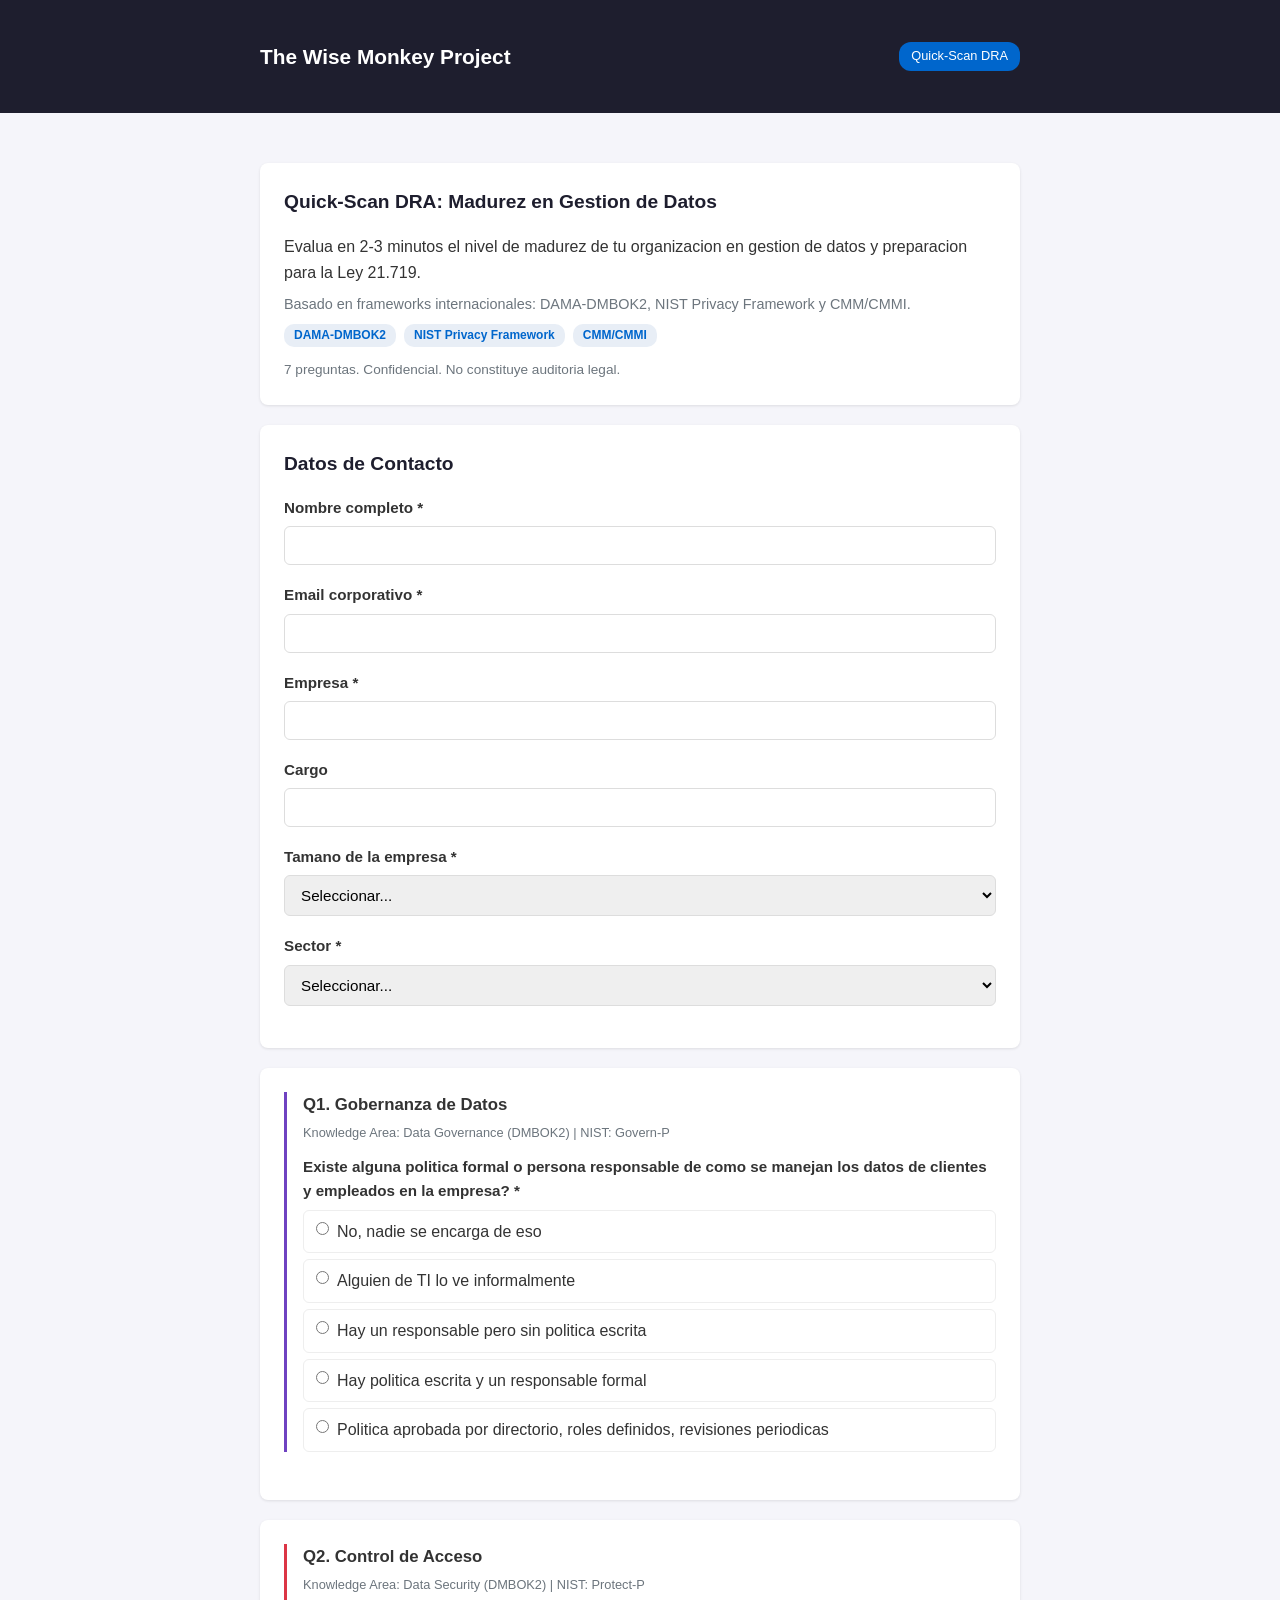
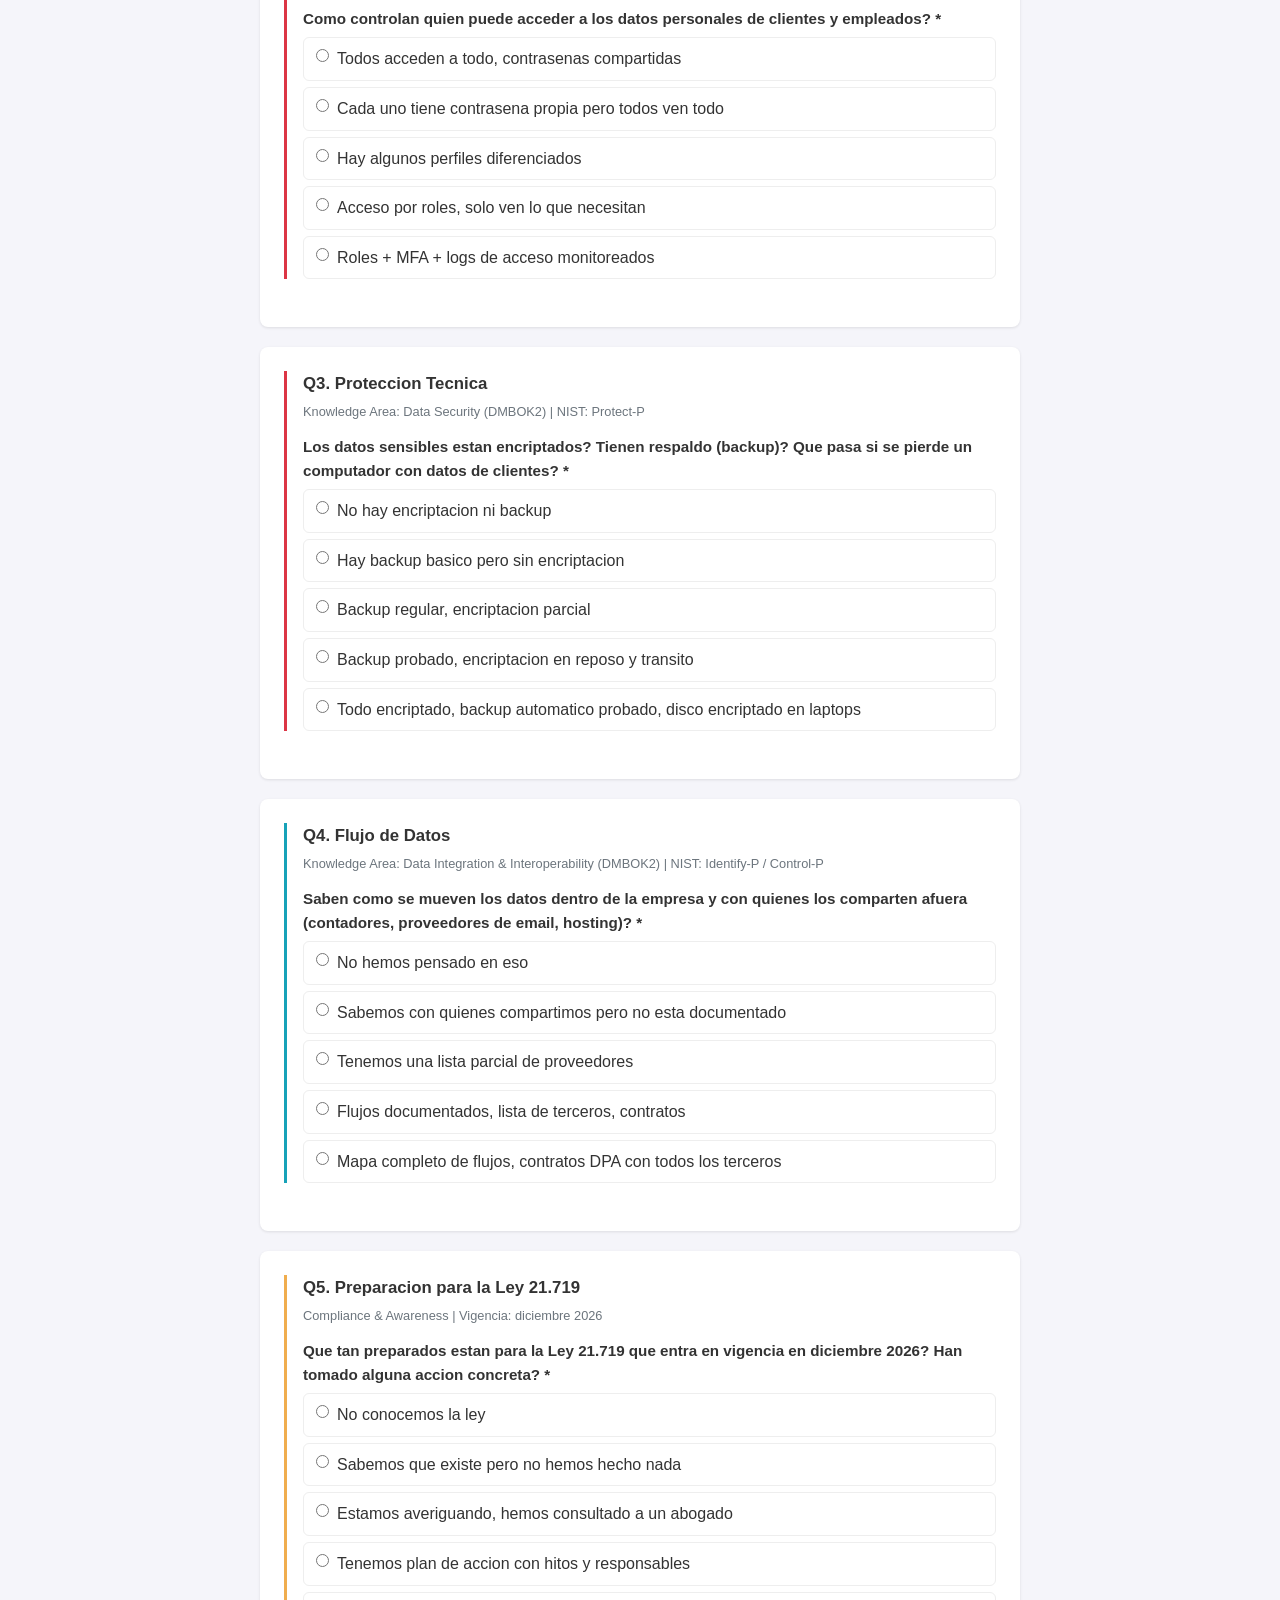
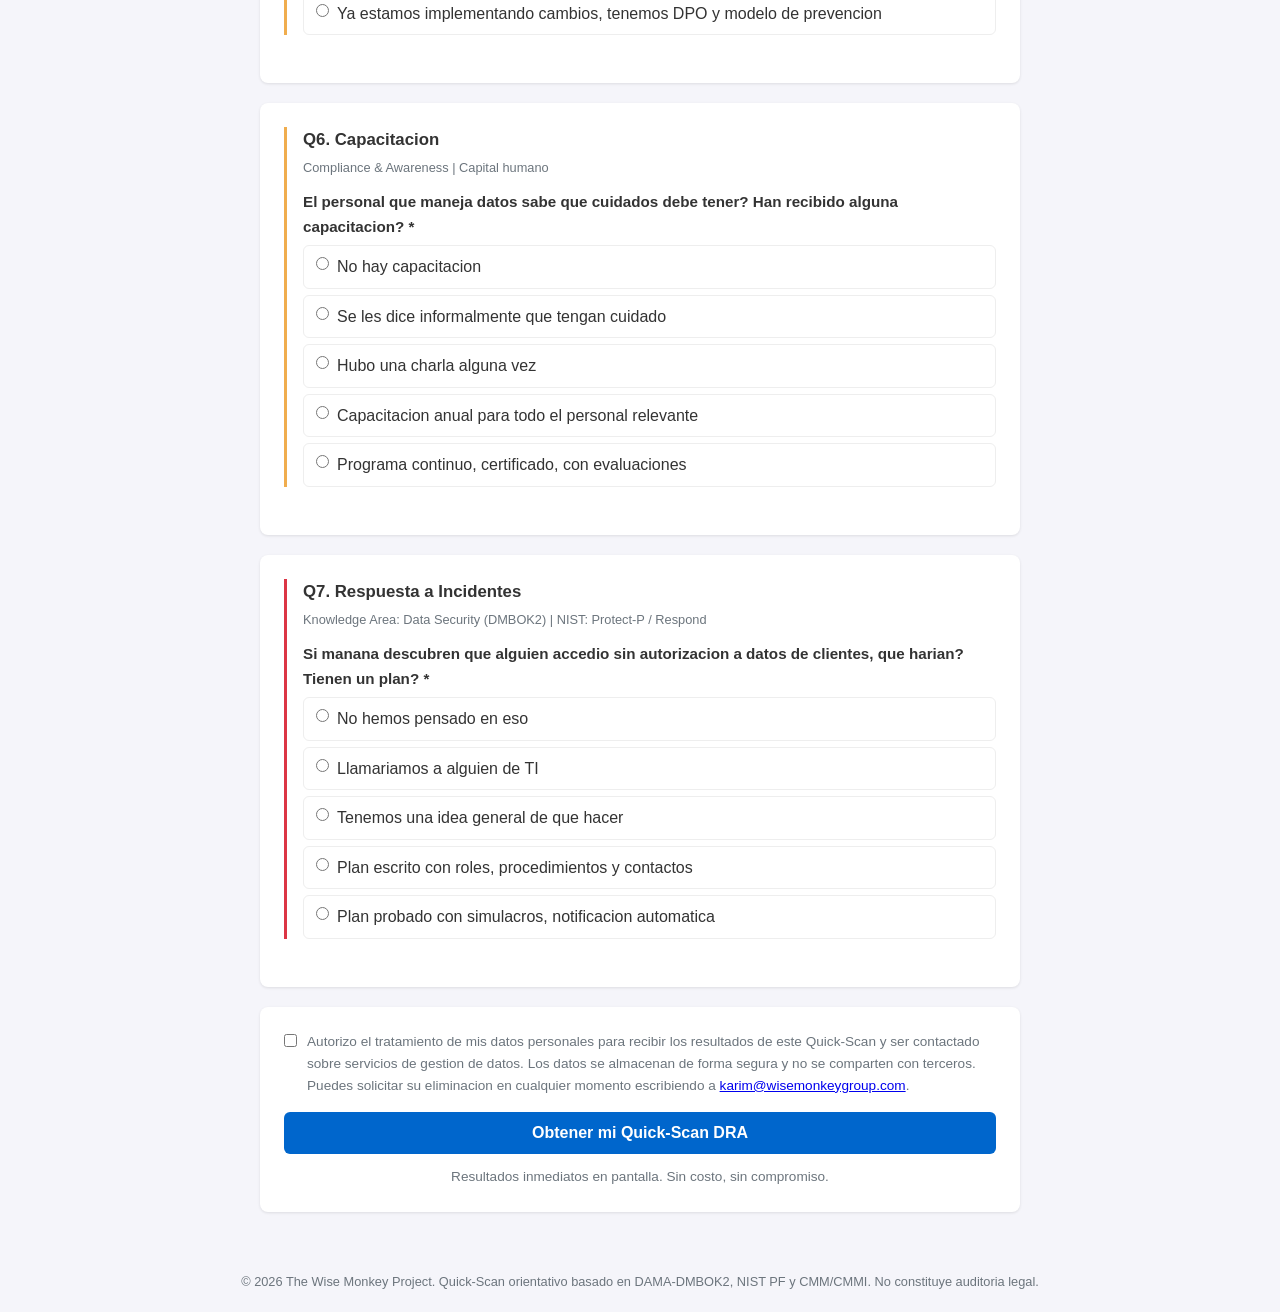
==== docs/Netlify/index.html @ 541de3f5 "feat: Add full project structure (app, docs, strategy, scoring) Previously only index.html was track" ====
<!DOCTYPE html>
<html lang="es">
<head>
    <meta charset="UTF-8">
    <meta name="viewport" content="width=device-width, initial-scale=1.0">
    <title>Quick-Scan DRA - Madurez en Gestion de Datos | The Wise Monkey Project</title>
    <style>
        :root {
            --primary: #0066cc;
            --danger: #dc3545;
            --warning: #f0ad4e;
            --success: #28a745;
            --info: #17a2b8;
            --dark: #1e1e2e;
            --gray: #6c757d;
            --light: #f5f5fa;
            --white: #ffffff;
        }
        * { box-sizing: border-box; margin: 0; padding: 0; }
        body {
            font-family: -apple-system, BlinkMacSystemFont, 'Segoe UI', Roboto, sans-serif;
            color: #333; line-height: 1.6; background: var(--light);
        }
        .container { max-width: 800px; margin: 0 auto; padding: 20px; }
        .header {
            background: var(--dark); color: var(--white); padding: 20px 0; margin-bottom: 30px;
        }
        .header .container { display: flex; justify-content: space-between; align-items: center; }
        .header h1 { font-size: 1.3rem; font-weight: 600; }
        .header .badge { background: var(--primary); padding: 4px 12px; border-radius: 12px; font-size: 0.8rem; }
        .card {
            background: var(--white); border-radius: 8px; padding: 24px;
            margin-bottom: 20px; box-shadow: 0 1px 3px rgba(0,0,0,0.1);
        }
        .card h2 { font-size: 1.2rem; margin-bottom: 16px; color: var(--dark); }
        .form-group { margin-bottom: 18px; }
        .form-group > label {
            display: block; font-weight: 600; margin-bottom: 6px; font-size: 0.95rem;
        }
        .form-group input[type="text"],
        .form-group input[type="email"],
        .form-group select {
            width: 100%; padding: 10px 12px; border: 1px solid #ddd;
            border-radius: 6px; font-size: 0.95rem;
        }
        .form-group input:focus, .form-group select:focus {
            border-color: var(--primary); outline: none;
            box-shadow: 0 0 0 2px rgba(0,102,204,0.15);
        }
        .radio-group {
            display: flex; flex-direction: column; gap: 6px; margin-top: 6px;
        }
        .radio-group label {
            font-weight: 400; display: flex; align-items: flex-start; gap: 8px;
            padding: 8px 12px; border: 1px solid #eee; border-radius: 6px;
            cursor: pointer; transition: background 0.15s;
        }
        .radio-group label:hover { background: var(--light); }
        .radio-group input[type="radio"] { margin-top: 3px; flex-shrink: 0; }
        .ka-section { border-left: 3px solid var(--primary); padding-left: 16px; margin-bottom: 24px; }
        .ka-section.ka-governance { border-color: #6f42c1; }
        .ka-section.ka-security { border-color: var(--danger); }
        .ka-section.ka-integration { border-color: var(--info); }
        .ka-section.ka-awareness { border-color: var(--warning); }
        .ka-title { font-size: 1.05rem; font-weight: 700; margin-bottom: 4px; }
        .ka-subtitle { font-size: 0.8rem; color: var(--gray); margin-bottom: 12px; }
        .btn {
            display: inline-block; padding: 12px 28px; border: none; border-radius: 6px;
            font-size: 1rem; font-weight: 600; cursor: pointer; text-decoration: none;
            transition: opacity 0.15s;
        }
        .btn:hover { opacity: 0.9; }
        .btn-primary { background: var(--primary); color: var(--white); }
        .btn-block { display: block; width: 100%; text-align: center; }
        .btn:disabled { opacity: 0.6; cursor: not-allowed; }
        .framework-badges {
            display: flex; gap: 8px; flex-wrap: wrap; margin-top: 8px;
        }
        .framework-badge {
            background: #e8eef6; color: var(--primary); padding: 2px 10px;
            border-radius: 10px; font-size: 0.75rem; font-weight: 600;
        }

        /* Results */
        .result-banner {
            text-align: center; padding: 30px; border-radius: 8px; margin-bottom: 20px;
        }
        .result-banner.critico { background: #fde8ea; border: 2px solid var(--danger); }
        .result-banner.bajo { background: #fff3e0; border: 2px solid var(--warning); }
        .result-banner.medio { background: #e8f5e9; border: 2px solid var(--success); }
        .result-banner.alto { background: #e3f2fd; border: 2px solid var(--info); }
        .result-banner h2 { font-size: 1.5rem; margin-bottom: 8px; }
        .score-big { font-size: 2.5rem; font-weight: 700; margin: 8px 0; }
        .progress-bar {
            height: 10px; background: #e9ecef; border-radius: 5px; overflow: hidden; margin-top: 4px;
        }
        .progress-bar .fill { height: 100%; border-radius: 5px; transition: width 0.6s ease; }
        .ka-result { margin-bottom: 16px; }
        .ka-result-header { display: flex; justify-content: space-between; font-size: 0.9rem; margin-bottom: 4px; }
        .hidden { display: none; }

        /* Print styles */
        @media print {
            body { background: white; }
            .header { margin-bottom: 10px; }
            .card { box-shadow: none; border: 1px solid #ddd; break-inside: avoid; }
            .no-print { display: none !important; }
            .result-banner { break-inside: avoid; }
        }
        @media (max-width: 600px) {
            .container { padding: 12px; }
            .card { padding: 16px; }
            .framework-badges { justify-content: center; }
        }
    </style>
</head>
<body>
    <div class="header">
        <div class="container">
            <h1>The Wise Monkey Project</h1>
            <span class="badge" id="headerBadge">Quick-Scan DRA</span>
        </div>
    </div>

    <!-- ==================== FORMULARIO ==================== -->
    <div class="container" id="formSection">
        <div class="card">
            <h2>Quick-Scan DRA: Madurez en Gestion de Datos</h2>
            <p>Evalua en 2-3 minutos el nivel de madurez de tu organizacion en gestion de datos y preparacion para la Ley 21.719.</p>
            <p style="color: var(--gray); font-size: 0.9rem; margin-top: 8px;">
                Basado en frameworks internacionales: DAMA-DMBOK2, NIST Privacy Framework y CMM/CMMI.
            </p>
            <div class="framework-badges">
                <span class="framework-badge">DAMA-DMBOK2</span>
                <span class="framework-badge">NIST Privacy Framework</span>
                <span class="framework-badge">CMM/CMMI</span>
            </div>
            <p style="color: var(--gray); font-size: 0.85rem; margin-top: 12px;">
                7 preguntas. Confidencial. No constituye auditoria legal.
            </p>
        </div>

        <form id="quickScanForm" onsubmit="return procesarQuickScan(event)">

            <!-- DATOS DE CONTACTO -->
            <div class="card">
                <h2>Datos de Contacto</h2>
                <div class="form-group">
                    <label for="nombre_contacto">Nombre completo *</label>
                    <input type="text" id="nombre_contacto" name="nombre_contacto" required minlength="2" maxlength="100">
                </div>
                <div class="form-group">
                    <label for="email">Email corporativo *</label>
                    <input type="email" id="email" name="email" required>
                </div>
                <div class="form-group">
                    <label for="empresa">Empresa *</label>
                    <input type="text" id="empresa" name="empresa" required minlength="2" maxlength="100">
                </div>
                <div class="form-group">
                    <label for="cargo">Cargo</label>
                    <input type="text" id="cargo" name="cargo" maxlength="100">
                </div>
                <div class="form-group">
                    <label for="tamano">Tamano de la empresa *</label>
                    <select id="tamano" name="tamano" required>
                        <option value="">Seleccionar...</option>
                        <option value="micro_pyme">Micro/Pyme (1-49 empleados)</option>
                        <option value="mediana">Mediana (50-199 empleados)</option>
                        <option value="grande">Grande (200+ empleados)</option>
                    </select>
                </div>
                <div class="form-group">
                    <label for="sector">Sector *</label>
                    <select id="sector" name="sector" required>
                        <option value="">Seleccionar...</option>
                        <option value="fintech">Fintech / Financiero</option>
                        <option value="salud">Salud</option>
                        <option value="retail">Retail / Comercio</option>
                        <option value="educacion">Educacion</option>
                        <option value="servicios">Servicios</option>
                        <option value="otro">Otro</option>
                    </select>
                </div>
            </div>

            <!-- Q1: GOBERNANZA DE DATOS -->
            <div class="card">
                <div class="ka-section ka-governance">
                    <div class="ka-title">Q1. Gobernanza de Datos</div>
                    <div class="ka-subtitle">Knowledge Area: Data Governance (DMBOK2) | NIST: Govern-P</div>
                    <div class="form-group">
                        <label>Existe alguna politica formal o persona responsable de como se manejan los datos de clientes y empleados en la empresa? *</label>
                        <div class="radio-group">
                            <label><input type="radio" name="q1" value="0" required> No, nadie se encarga de eso</label>
                            <label><input type="radio" name="q1" value="1"> Alguien de TI lo ve informalmente</label>
                            <label><input type="radio" name="q1" value="2"> Hay un responsable pero sin politica escrita</label>
                            <label><input type="radio" name="q1" value="3"> Hay politica escrita y un responsable formal</label>
                            <label><input type="radio" name="q1" value="4"> Politica aprobada por directorio, roles definidos, revisiones periodicas</label>
                        </div>
                    </div>
                </div>
            </div>

            <!-- Q2: SEGURIDAD - CONTROL DE ACCESO -->
            <div class="card">
                <div class="ka-section ka-security">
                    <div class="ka-title">Q2. Control de Acceso</div>
                    <div class="ka-subtitle">Knowledge Area: Data Security (DMBOK2) | NIST: Protect-P</div>
                    <div class="form-group">
                        <label>Como controlan quien puede acceder a los datos personales de clientes y empleados? *</label>
                        <div class="radio-group">
                            <label><input type="radio" name="q2" value="0" required> Todos acceden a todo, contrasenas compartidas</label>
                            <label><input type="radio" name="q2" value="1"> Cada uno tiene contrasena propia pero todos ven todo</label>
                            <label><input type="radio" name="q2" value="2"> Hay algunos perfiles diferenciados</label>
                            <label><input type="radio" name="q2" value="3"> Acceso por roles, solo ven lo que necesitan</label>
                            <label><input type="radio" name="q2" value="4"> Roles + MFA + logs de acceso monitoreados</label>
                        </div>
                    </div>
                </div>
            </div>

            <!-- Q3: SEGURIDAD - PROTECCION TECNICA -->
            <div class="card">
                <div class="ka-section ka-security">
                    <div class="ka-title">Q3. Proteccion Tecnica</div>
                    <div class="ka-subtitle">Knowledge Area: Data Security (DMBOK2) | NIST: Protect-P</div>
                    <div class="form-group">
                        <label>Los datos sensibles estan encriptados? Tienen respaldo (backup)? Que pasa si se pierde un computador con datos de clientes? *</label>
                        <div class="radio-group">
                            <label><input type="radio" name="q3" value="0" required> No hay encriptacion ni backup</label>
                            <label><input type="radio" name="q3" value="1"> Hay backup basico pero sin encriptacion</label>
                            <label><input type="radio" name="q3" value="2"> Backup regular, encriptacion parcial</label>
                            <label><input type="radio" name="q3" value="3"> Backup probado, encriptacion en reposo y transito</label>
                            <label><input type="radio" name="q3" value="4"> Todo encriptado, backup automatico probado, disco encriptado en laptops</label>
                        </div>
                    </div>
                </div>
            </div>

            <!-- Q4: INTEGRACION - FLUJO DE DATOS -->
            <div class="card">
                <div class="ka-section ka-integration">
                    <div class="ka-title">Q4. Flujo de Datos</div>
                    <div class="ka-subtitle">Knowledge Area: Data Integration & Interoperability (DMBOK2) | NIST: Identify-P / Control-P</div>
                    <div class="form-group">
                        <label>Saben como se mueven los datos dentro de la empresa y con quienes los comparten afuera (contadores, proveedores de email, hosting)? *</label>
                        <div class="radio-group">
                            <label><input type="radio" name="q4" value="0" required> No hemos pensado en eso</label>
                            <label><input type="radio" name="q4" value="1"> Sabemos con quienes compartimos pero no esta documentado</label>
                            <label><input type="radio" name="q4" value="2"> Tenemos una lista parcial de proveedores</label>
                            <label><input type="radio" name="q4" value="3"> Flujos documentados, lista de terceros, contratos</label>
                            <label><input type="radio" name="q4" value="4"> Mapa completo de flujos, contratos DPA con todos los terceros</label>
                        </div>
                    </div>
                </div>
            </div>

            <!-- Q5: AWARENESS - PREPARACION LEY -->
            <div class="card">
                <div class="ka-section ka-awareness">
                    <div class="ka-title">Q5. Preparacion para la Ley 21.719</div>
                    <div class="ka-subtitle">Compliance & Awareness | Vigencia: diciembre 2026</div>
                    <div class="form-group">
                        <label>Que tan preparados estan para la Ley 21.719 que entra en vigencia en diciembre 2026? Han tomado alguna accion concreta? *</label>
                        <div class="radio-group">
                            <label><input type="radio" name="q5" value="0" required> No conocemos la ley</label>
                            <label><input type="radio" name="q5" value="1"> Sabemos que existe pero no hemos hecho nada</label>
                            <label><input type="radio" name="q5" value="2"> Estamos averiguando, hemos consultado a un abogado</label>
                            <label><input type="radio" name="q5" value="3"> Tenemos plan de accion con hitos y responsables</label>
                            <label><input type="radio" name="q5" value="4"> Ya estamos implementando cambios, tenemos DPO y modelo de prevencion</label>
                        </div>
                    </div>
                </div>
            </div>

            <!-- Q6: AWARENESS - CAPACITACION -->
            <div class="card">
                <div class="ka-section ka-awareness">
                    <div class="ka-title">Q6. Capacitacion</div>
                    <div class="ka-subtitle">Compliance & Awareness | Capital humano</div>
                    <div class="form-group">
                        <label>El personal que maneja datos sabe que cuidados debe tener? Han recibido alguna capacitacion? *</label>
                        <div class="radio-group">
                            <label><input type="radio" name="q6" value="0" required> No hay capacitacion</label>
                            <label><input type="radio" name="q6" value="1"> Se les dice informalmente que tengan cuidado</label>
                            <label><input type="radio" name="q6" value="2"> Hubo una charla alguna vez</label>
                            <label><input type="radio" name="q6" value="3"> Capacitacion anual para todo el personal relevante</label>
                            <label><input type="radio" name="q6" value="4"> Programa continuo, certificado, con evaluaciones</label>
                        </div>
                    </div>
                </div>
            </div>

            <!-- Q7: SEGURIDAD - RESPUESTA A INCIDENTES -->
            <div class="card">
                <div class="ka-section ka-security">
                    <div class="ka-title">Q7. Respuesta a Incidentes</div>
                    <div class="ka-subtitle">Knowledge Area: Data Security (DMBOK2) | NIST: Protect-P / Respond</div>
                    <div class="form-group">
                        <label>Si manana descubren que alguien accedio sin autorizacion a datos de clientes, que harian? Tienen un plan? *</label>
                        <div class="radio-group">
                            <label><input type="radio" name="q7" value="0" required> No hemos pensado en eso</label>
                            <label><input type="radio" name="q7" value="1"> Llamariamos a alguien de TI</label>
                            <label><input type="radio" name="q7" value="2"> Tenemos una idea general de que hacer</label>
                            <label><input type="radio" name="q7" value="3"> Plan escrito con roles, procedimientos y contactos</label>
                            <label><input type="radio" name="q7" value="4"> Plan probado con simulacros, notificacion automatica</label>
                        </div>
                    </div>
                </div>
            </div>

            <div class="card" style="text-align: center;">
                <div style="text-align: left; margin-bottom: 16px;">
                    <label style="display: flex; align-items: flex-start; gap: 10px; font-weight: 400; font-size: 0.85rem; color: var(--gray); cursor: pointer;">
                        <input type="checkbox" id="consentimiento" required style="margin-top: 3px; flex-shrink: 0;">
                        <span>Autorizo el tratamiento de mis datos personales para recibir los resultados de este Quick-Scan y ser contactado sobre servicios de gestion de datos. Los datos se almacenan de forma segura y no se comparten con terceros. Puedes solicitar su eliminacion en cualquier momento escribiendo a <a href="mailto:karim@wisemonkeygroup.com">karim@wisemonkeygroup.com</a>.</span>
                    </label>
                </div>
                <button type="submit" class="btn btn-primary btn-block" id="submitBtn">Obtener mi Quick-Scan DRA</button>
                <p style="margin-top: 12px; font-size: 0.85rem; color: var(--gray);">
                    Resultados inmediatos en pantalla. Sin costo, sin compromiso.
                </p>
            </div>
        </form>
    </div>

    <!-- ==================== RESULTADOS ==================== -->
    <div class="container hidden" id="resultSection">
        <!-- Populated by JavaScript -->
    </div>

    <div style="text-align: center; padding: 20px; color: var(--gray); font-size: 0.8rem;">
        &copy; 2026 The Wise Monkey Project. Quick-Scan orientativo basado en DAMA-DMBOK2, NIST PF y CMM/CMMI. No constituye auditoria legal.
    </div>

    <script>
    // ============================================================
    // QUICK-SCAN DRA SCORING ENGINE
    // Replica de QuickScanScoring (DRA src/scoring.py)
    // 7 preguntas, escala 0-4, score 0-100%
    // ============================================================

    const QUESTIONS = ['q1', 'q2', 'q3', 'q4', 'q5', 'q6', 'q7'];

    const QUESTION_LABELS = {
        q1: 'Gobernanza de Datos',
        q2: 'Control de Acceso',
        q3: 'Proteccion Tecnica',
        q4: 'Flujo de Datos',
        q5: 'Preparacion Ley 21.719',
        q6: 'Capacitacion',
        q7: 'Respuesta a Incidentes'
    };

    // Mapeo pregunta → Knowledge Area (DMBOK2)
    const KA_MAPPING = {
        q1: 'governance',
        q2: 'security',
        q3: 'security',
        q4: 'integration',
        q5: 'governance',
        q6: 'governance',
        q7: 'security'
    };

    const KA_NAMES = {
        governance: 'Data Governance',
        security: 'Data Security',
        integration: 'Data Integration & Interoperability'
    };

    const KA_COLORS = {
        governance: '#6f42c1',
        security: '#dc3545',
        integration: '#17a2b8'
    };

    const LEVELS = [
        { min: 0, max: 25, nivel: 'Critico', clase: 'critico', rec: 'DRA Assessment urgente — minimo 3 Knowledge Areas. Alto riesgo regulatorio ante la Ley 21.719.' },
        { min: 26, max: 50, nivel: 'Bajo', clase: 'bajo', rec: 'DRA Assessment recomendado — priorizar las Knowledge Areas con peor score para cerrar brechas criticas.' },
        { min: 51, max: 75, nivel: 'Medio', clase: 'medio', rec: 'DRA Assessment selectivo — foco en gaps especificos identificados en las areas mas debiles.' },
        { min: 76, max: 100, nivel: 'Alto', clase: 'alto', rec: 'Buen nivel de madurez. Recomendamos DRA lite o monitoreo periodico para mantener el cumplimiento.' }
    ];

    const CRITICAL_AREA_LABELS = {
        governance: 'Gobernanza de Datos — Sin estructura formal de gestion de datos ni roles definidos.',
        security: 'Seguridad de Datos — Controles insuficientes para proteger datos personales.',
        integration: 'Integracion de Datos — Flujos de datos no mapeados ni controlados con terceros.'
    };

    // ---- CONFIGURABLE: Link de WhatsApp ----
    const WHATSAPP_URL = "https://wa.me/56988044140?text=Hola%2C%20acabo%20de%20completar%20el%20Quick-Scan%20DRA%20y%20me%20gustar%C3%ADa%20saber%20m%C3%A1s%20sobre%20el%20DRA%20Assessment.";

    // ---- CONFIGURABLE: URL de tu Google Apps Script (web app) ----
    const GOOGLE_SHEET_URL = "https://script.google.com/macros/s/AKfycbzUyrZdc_nNCJHN_4wnrJITaiP1FFuA8PPB3TuHmP_y8T2pwJ0ZLHrmdUvbhzW7j9TgVA/exec";

    function getRadioValue(name) {
        const el = document.querySelector(`input[name="${name}"]:checked`);
        return el ? parseInt(el.value) : 0;
    }

    function calcularQuickScan() {
        const responses = {};
        for (const q of QUESTIONS) {
            responses[q] = getRadioValue(q);
        }

        const total = Object.values(responses).reduce((sum, v) => sum + v, 0);
        const maxScore = QUESTIONS.length * 4; // 28
        const percentage = Math.round((total / maxScore) * 100);

        // Determine level
        let nivel = 'Desconocido';
        let clase = 'bajo';
        let recommendation = '';
        for (const lv of LEVELS) {
            if (percentage >= lv.min && percentage <= lv.max) {
                nivel = lv.nivel;
                clase = lv.clase;
                recommendation = lv.rec;
                break;
            }
        }

        // Calculate KA averages
        const kaScores = {};
        const kaCounts = {};
        for (const q of QUESTIONS) {
            const ka = KA_MAPPING[q];
            kaScores[ka] = (kaScores[ka] || 0) + responses[q];
            kaCounts[ka] = (kaCounts[ka] || 0) + 1;
        }
        const kaAverages = {};
        for (const ka of Object.keys(kaScores)) {
            kaAverages[ka] = kaScores[ka] / kaCounts[ka];
        }

        // Identify critical area (lowest KA average)
        let criticalKA = Object.keys(kaAverages).reduce((a, b) => kaAverages[a] <= kaAverages[b] ? a : b);

        // Sort KAs by score (ascending = most needy first)
        const suggestedKAs = Object.keys(kaAverages).sort((a, b) => kaAverages[a] - kaAverages[b]);

        // Per-question details for gap analysis
        const questionDetails = QUESTIONS.map(q => ({
            key: q,
            label: QUESTION_LABELS[q],
            ka: KA_MAPPING[q],
            score: responses[q],
            maxScore: 4
        }));

        // Financial exposure based on level
        let exposure;
        if (nivel === 'Critico') {
            exposure = 'USD $350,000 - $1,400,000 (multas graves a gravisimas)';
        } else if (nivel === 'Bajo') {
            exposure = 'USD $50,000 - $700,000 (multas leves a graves)';
        } else if (nivel === 'Medio') {
            exposure = 'Exposicion moderada — brechas especificas pueden generar multas leves';
        } else {
            exposure = 'Riesgo financiero bajo con controles actuales';
        }

        return {
            responses,
            total,
            maxScore,
            percentage,
            nivel,
            clase,
            recommendation,
            kaAverages,
            criticalKA,
            suggestedKAs,
            questionDetails,
            exposure
        };
    }

    function barColor(score, max) {
        const pct = (score / max) * 100;
        if (pct <= 25) return 'var(--danger)';
        if (pct <= 50) return 'var(--warning)';
        if (pct <= 75) return 'var(--success)';
        return 'var(--info)';
    }

    function renderResultados(result, contacto) {
        let html = '';

        // Banner with score
        html += `
            <div class="result-banner ${result.clase}">
                <p style="font-size:0.9rem; text-transform:uppercase; letter-spacing:1px; margin-bottom:4px;">Nivel de Madurez</p>
                <h2>${result.nivel}</h2>
                <div class="score-big">${result.percentage}%</div>
                <p>${result.total}/${result.maxScore} puntos</p>
                <p style="font-size:0.85rem; margin-top:8px; color:var(--gray);">${contacto.empresa} | ${contacto.nombre}</p>
            </div>`;

        // KA scores
        html += `<div class="card"><h2>Score por Knowledge Area (DMBOK2)</h2>`;
        for (const ka of ['governance', 'security', 'integration']) {
            const avg = result.kaAverages[ka] || 0;
            const pct = Math.round((avg / 4) * 100);
            const isCritical = ka === result.criticalKA;
            html += `
                <div class="ka-result" ${isCritical ? 'style="background:#fff5f5; padding:10px; border-radius:6px; margin:0 -10px 16px -10px;"' : ''}>
                    <div class="ka-result-header">
                        <strong style="color:${KA_COLORS[ka]}">${KA_NAMES[ka]}${isCritical ? ' (Area Critica)' : ''}</strong>
                        <span>${pct}% (${avg.toFixed(1)}/4.0)</span>
                    </div>
                    <div class="progress-bar">
                        <div class="fill" style="width:${pct}%; background:${KA_COLORS[ka]};"></div>
                    </div>
                </div>`;
        }
        html += `</div>`;

        // Detail per question
        html += `<div class="card"><h2>Detalle por Pregunta</h2>`;
        for (const q of result.questionDetails) {
            const pct = Math.round((q.score / q.maxScore) * 100);
            html += `
                <div style="margin-bottom:12px;">
                    <div style="display:flex; justify-content:space-between; font-size:0.85rem;">
                        <span>${q.label}</span>
                        <span style="color:var(--gray); font-weight:600;">${q.score}/${q.maxScore}</span>
                    </div>
                    <div class="progress-bar">
                        <div class="fill" style="width:${pct}%; background:${barColor(q.score, q.maxScore)};"></div>
                    </div>
                </div>`;
        }
        html += `</div>`;

        // Critical area
        html += `
            <div class="card" style="border-left: 4px solid var(--danger);">
                <h2 style="color: var(--danger);">Area Critica Identificada</h2>
                <p style="font-weight:600; margin-bottom:8px;">${KA_NAMES[result.criticalKA]}</p>
                <p>${CRITICAL_AREA_LABELS[result.criticalKA]}</p>
            </div>`;

        // Financial exposure
        html += `
            <div class="card">
                <h2>Exposicion Financiera Estimada (Ley 21.719)</h2>
                <p style="font-size:1.1rem; font-weight:600;">${result.exposure}</p>
                <p style="font-size:0.85rem; color:var(--gray); margin-top:8px;">
                    Basado en regimen sancionatorio: leves hasta ~$350K USD, graves ~$700K USD, gravisimas ~$1.4M USD. Reincidencia: 2-4% ingresos anuales.
                </p>
            </div>`;

        // Recommendation
        html += `
            <div class="card">
                <h2>Recomendacion</h2>
                <p>${result.recommendation}</p>
                <p style="margin-top:12px; font-size:0.9rem;">
                    <strong>Knowledge Areas sugeridas para DRA Assessment:</strong>
                    ${result.suggestedKAs.map(ka => KA_NAMES[ka]).join(' → ')}
                </p>
            </div>`;

        // Frameworks used
        html += `
            <div class="card">
                <h2>Metodologia Aplicada</h2>
                <p style="font-size:0.9rem;">Este Quick-Scan evalua 3 Knowledge Areas criticas usando triple framework:</p>
                <ul style="margin-top:8px; padding-left:20px; font-size:0.9rem;">
                    <li><strong>DAMA-DMBOK2</strong> — QUE evaluar (Knowledge Areas de gestion de datos)</li>
                    <li><strong>NIST Privacy Framework</strong> — CONTRA QUE comparar (Current vs Target Profile)</li>
                    <li><strong>CMM/CMMI</strong> — COMO medir (niveles 0-4 de madurez simplificados)</li>
                </ul>
                <p style="font-size:0.85rem; color:var(--gray); margin-top:8px;">
                    El DRA Assessment completo profundiza en 5 subdimensiones por KA (roles, procesos, herramientas, calidad, riesgos) con escala CMM 0-5.
                </p>
            </div>`;

        // CTA
        html += `
            <div class="card" style="text-align:center; background:var(--dark); color:var(--white);">
                <h2 style="color:var(--white);">Siguiente Paso: DRA Assessment</h2>
                <p style="margin-bottom:16px;">
                    Obtiene un diagnostico completo con gap analysis detallado, roadmap priorizado y quick wins implementables en semanas.
                </p>
                <a href="${WHATSAPP_URL}" class="btn btn-primary" target="_blank" style="background:#25D366; margin-bottom:12px;">
                    Solicitar DRA Assessment por WhatsApp
                </a>
                <p style="font-size:0.85rem; color:rgba(255,255,255,0.7); margin-top:12px;">
                    Conversacion de 15 min sin compromiso para entender tu situacion.
                </p>
            </div>`;

        // Print button
        html += `
            <div class="card no-print" style="text-align:center;">
                <button class="btn btn-primary" onclick="window.print()">Guardar como PDF</button>
                <p style="margin-top:8px; font-size:0.85rem; color:var(--gray);">
                    Usa "Guardar como PDF" en el dialogo de impresion para obtener tu reporte.
                </p>
            </div>`;

        document.getElementById('resultSection').innerHTML = html;
    }

    async function enviarAGoogleSheet(contacto, result) {
        if (!GOOGLE_SHEET_URL) return;
        try {
            const payload = {
                timestamp: new Date().toISOString(),
                nombre: contacto.nombre,
                email: contacto.email,
                empresa: contacto.empresa,
                cargo: contacto.cargo,
                tamano: contacto.tamano,
                sector: contacto.sector,
                q1: result.responses.q1,
                q2: result.responses.q2,
                q3: result.responses.q3,
                q4: result.responses.q4,
                q5: result.responses.q5,
                q6: result.responses.q6,
                q7: result.responses.q7,
                score_pct: result.percentage,
                nivel: result.nivel,
                area_critica: result.criticalKA,
                kas_sugeridas: result.suggestedKAs.join(' > '),
                ka_governance_pct: Math.round((result.kaAverages.governance / 4) * 100),
                ka_security_pct: Math.round((result.kaAverages.security / 4) * 100),
                ka_integration_pct: Math.round((result.kaAverages.integration / 4) * 100)
            };
            await fetch(GOOGLE_SHEET_URL, {
                method: "POST",
                mode: "no-cors",
                headers: { "Content-Type": "application/json" },
                body: JSON.stringify(payload)
            });
        } catch (e) {
            console.warn("No se pudo enviar a Google Sheets:", e);
        }
    }

    function procesarQuickScan(event) {
        event.preventDefault();

        const contacto = {
            nombre: document.getElementById('nombre_contacto').value,
            email: document.getElementById('email').value,
            empresa: document.getElementById('empresa').value,
            cargo: document.getElementById('cargo').value || '',
            tamano: document.getElementById('tamano').value,
            sector: document.getElementById('sector').value
        };

        const result = calcularQuickScan();

        renderResultados(result, contacto);

        document.getElementById('formSection').classList.add('hidden');
        document.getElementById('resultSection').classList.remove('hidden');
        document.getElementById('headerBadge').textContent = 'Resultados';
        window.scrollTo({ top: 0, behavior: 'smooth' });

        enviarAGoogleSheet(contacto, result);

        return false;
    }
    </script>
</body>
</html>
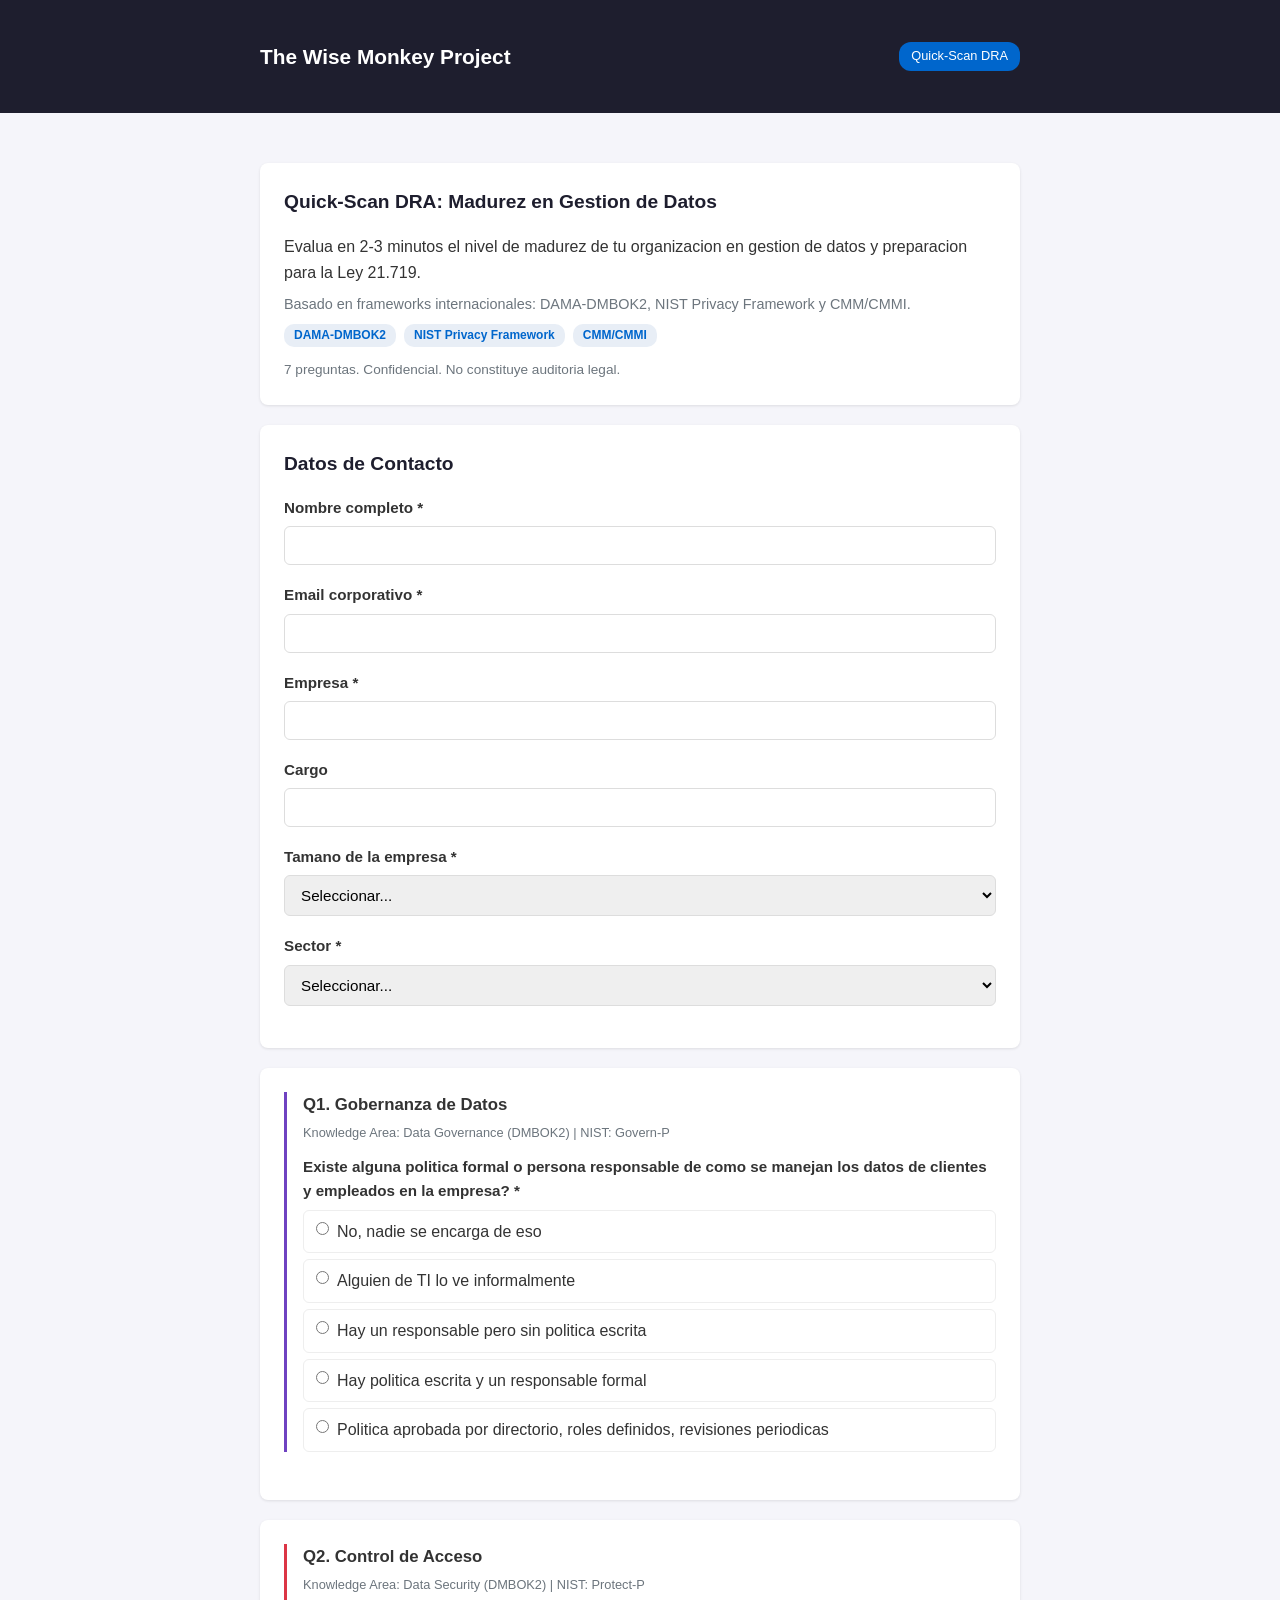
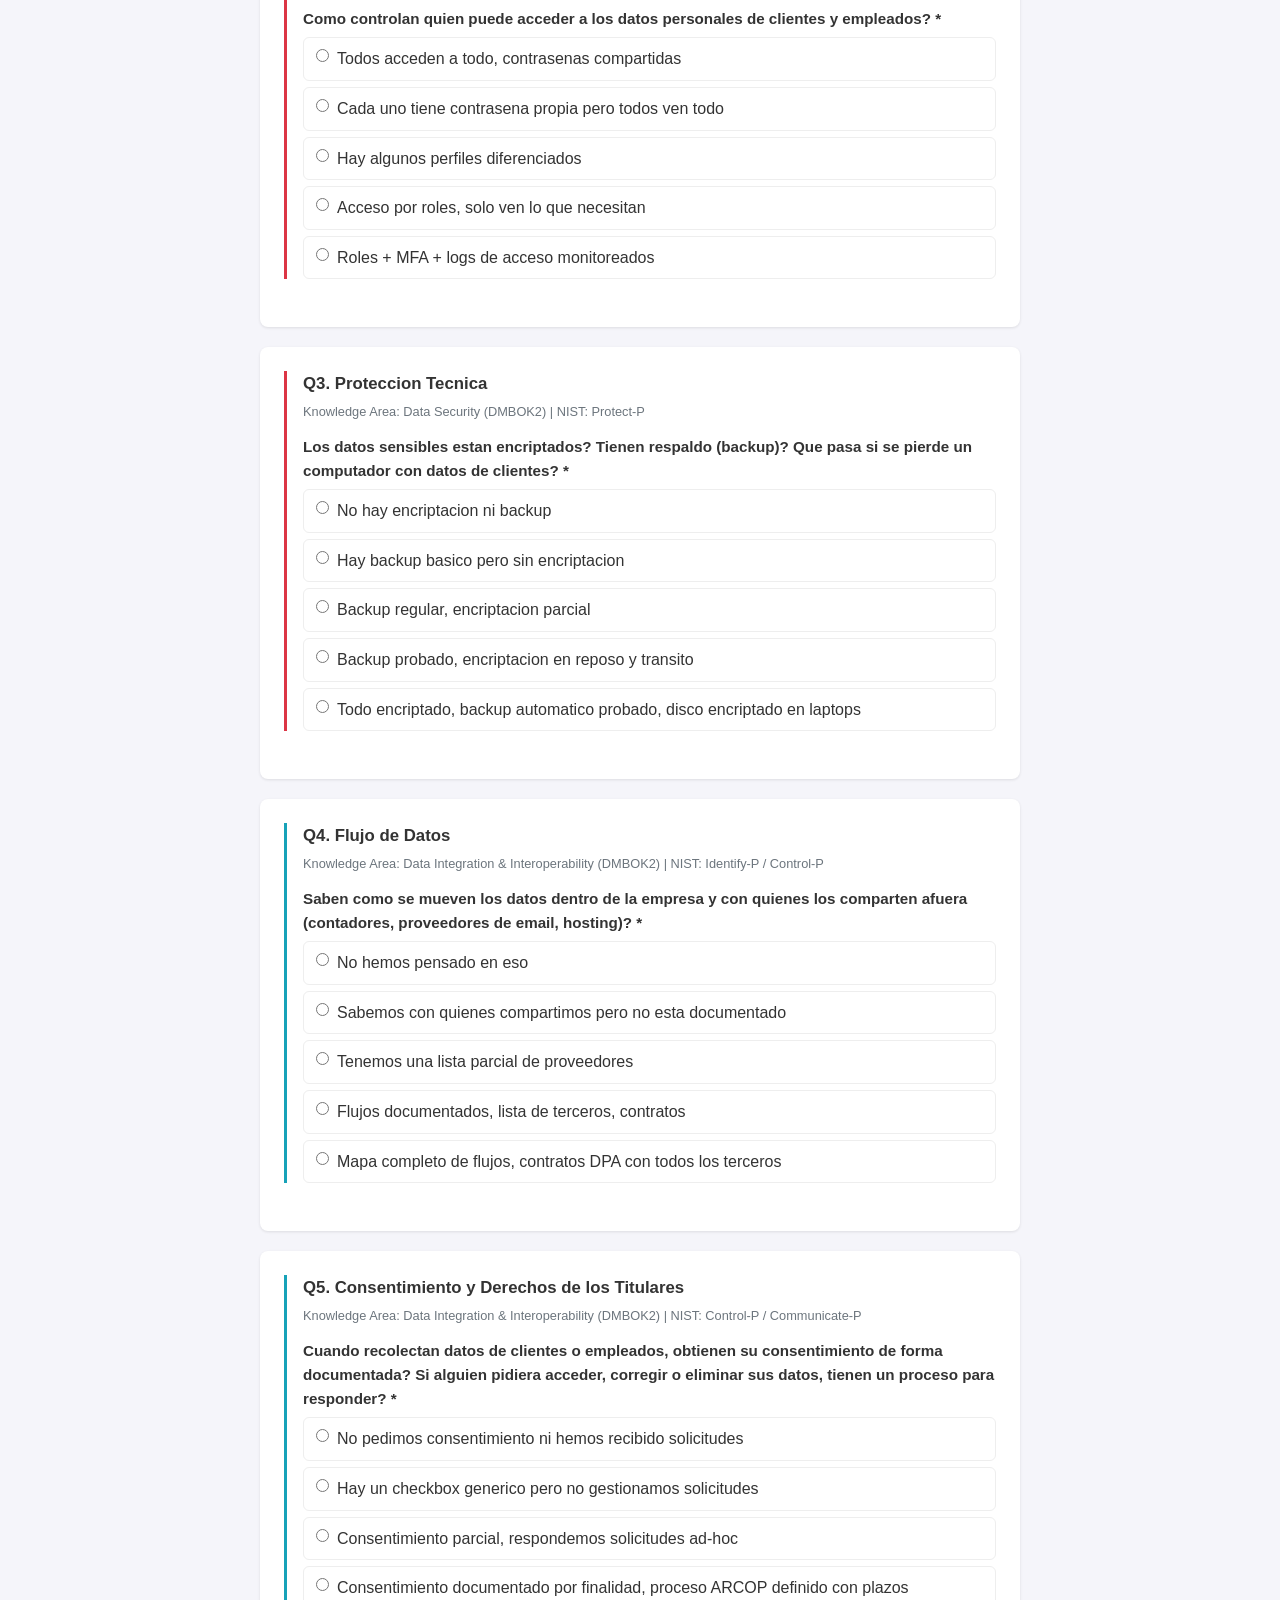
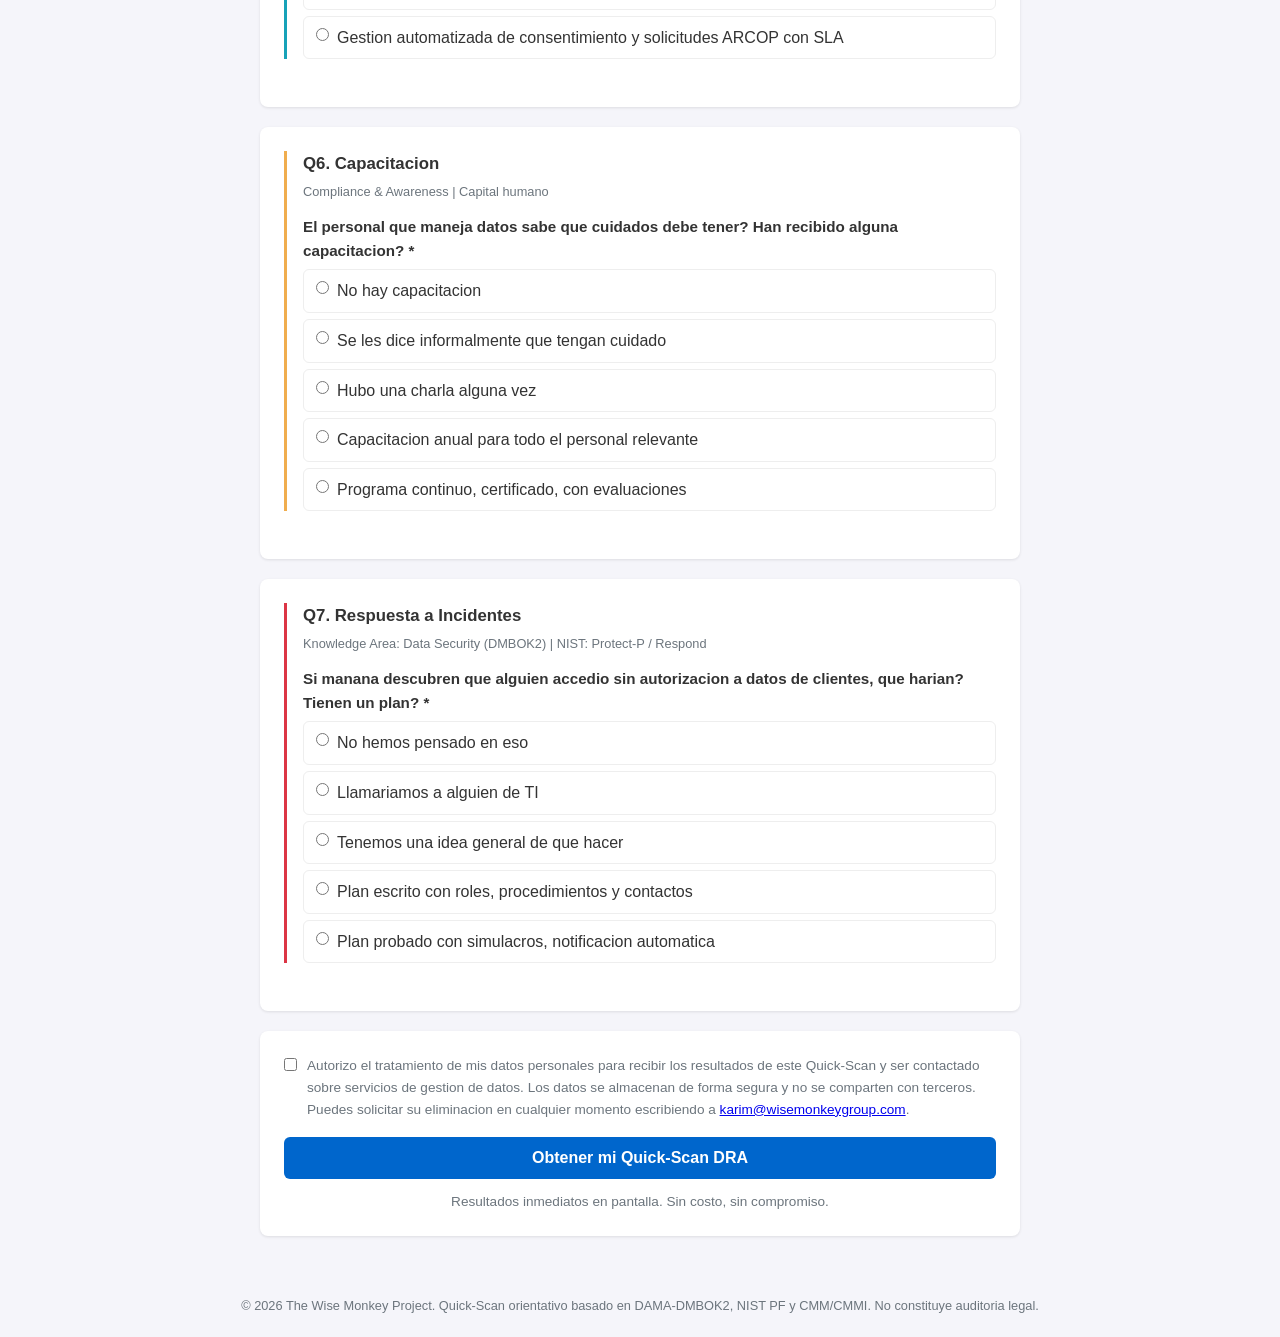
==== commit a116b790: "feat: Replace Q5 (law awareness) with consent/ARCOP question - Q5 now asks about consent management " ====
--- a/docs/Netlify/index.html
+++ b/docs/Netlify/index.html
@@ -256,19 +256,19 @@
                 </div>
             </div>
 
-            <!-- Q5: AWARENESS - PREPARACION LEY -->
-            <div class="card">
-                <div class="ka-section ka-awareness">
-                    <div class="ka-title">Q5. Preparacion para la Ley 21.719</div>
-                    <div class="ka-subtitle">Compliance & Awareness | Vigencia: diciembre 2026</div>
+            <!-- Q5: INTEGRATION - CONSENTIMIENTO Y DERECHOS ARCOP -->
+            <div class="card">
+                <div class="ka-section ka-integration">
+                    <div class="ka-title">Q5. Consentimiento y Derechos de los Titulares</div>
+                    <div class="ka-subtitle">Knowledge Area: Data Integration & Interoperability (DMBOK2) | NIST: Control-P / Communicate-P</div>
                     <div class="form-group">
-                        <label>Que tan preparados estan para la Ley 21.719 que entra en vigencia en diciembre 2026? Han tomado alguna accion concreta? *</label>
+                        <label>Cuando recolectan datos de clientes o empleados, obtienen su consentimiento de forma documentada? Si alguien pidiera acceder, corregir o eliminar sus datos, tienen un proceso para responder? *</label>
                         <div class="radio-group">
-                            <label><input type="radio" name="q5" value="0" required> No conocemos la ley</label>
-                            <label><input type="radio" name="q5" value="1"> Sabemos que existe pero no hemos hecho nada</label>
-                            <label><input type="radio" name="q5" value="2"> Estamos averiguando, hemos consultado a un abogado</label>
-                            <label><input type="radio" name="q5" value="3"> Tenemos plan de accion con hitos y responsables</label>
-                            <label><input type="radio" name="q5" value="4"> Ya estamos implementando cambios, tenemos DPO y modelo de prevencion</label>
+                            <label><input type="radio" name="q5" value="0" required> No pedimos consentimiento ni hemos recibido solicitudes</label>
+                            <label><input type="radio" name="q5" value="1"> Hay un checkbox generico pero no gestionamos solicitudes</label>
+                            <label><input type="radio" name="q5" value="2"> Consentimiento parcial, respondemos solicitudes ad-hoc</label>
+                            <label><input type="radio" name="q5" value="3"> Consentimiento documentado por finalidad, proceso ARCOP definido con plazos</label>
+                            <label><input type="radio" name="q5" value="4"> Gestion automatizada de consentimiento y solicitudes ARCOP con SLA</label>
                         </div>
                     </div>
                 </div>
@@ -348,7 +348,7 @@
         q2: 'Control de Acceso',
         q3: 'Proteccion Tecnica',
         q4: 'Flujo de Datos',
-        q5: 'Preparacion Ley 21.719',
+        q5: 'Consentimiento y Derechos ARCOP',
         q6: 'Capacitacion',
         q7: 'Respuesta a Incidentes'
     };
@@ -359,7 +359,7 @@
         q2: 'security',
         q3: 'security',
         q4: 'integration',
-        q5: 'governance',
+        q5: 'integration',
         q6: 'governance',
         q7: 'security'
     };
@@ -536,13 +536,21 @@
         }
         html += `</div>`;
 
-        // Critical area
-        html += `
-            <div class="card" style="border-left: 4px solid var(--danger);">
-                <h2 style="color: var(--danger);">Area Critica Identificada</h2>
-                <p style="font-weight:600; margin-bottom:8px;">${KA_NAMES[result.criticalKA]}</p>
-                <p>${CRITICAL_AREA_LABELS[result.criticalKA]}</p>
-            </div>`;
+        // Critical area (solo mostrar si hay brecha real)
+        if (result.percentage < 76) {
+            html += `
+                <div class="card" style="border-left: 4px solid var(--danger);">
+                    <h2 style="color: var(--danger);">Area Critica Identificada</h2>
+                    <p style="font-weight:600; margin-bottom:8px;">${KA_NAMES[result.criticalKA]}</p>
+                    <p>${CRITICAL_AREA_LABELS[result.criticalKA]}</p>
+                </div>`;
+        } else {
+            html += `
+                <div class="card" style="border-left: 4px solid var(--info);">
+                    <h2 style="color: var(--info);">Estado General</h2>
+                    <p>Su organizacion muestra buen nivel de madurez en las 3 Knowledge Areas evaluadas. Un DRA Assessment lite puede validar el cumplimiento y detectar oportunidades de mejora.</p>
+                </div>`;
+        }
 
         // Financial exposure
         html += `
